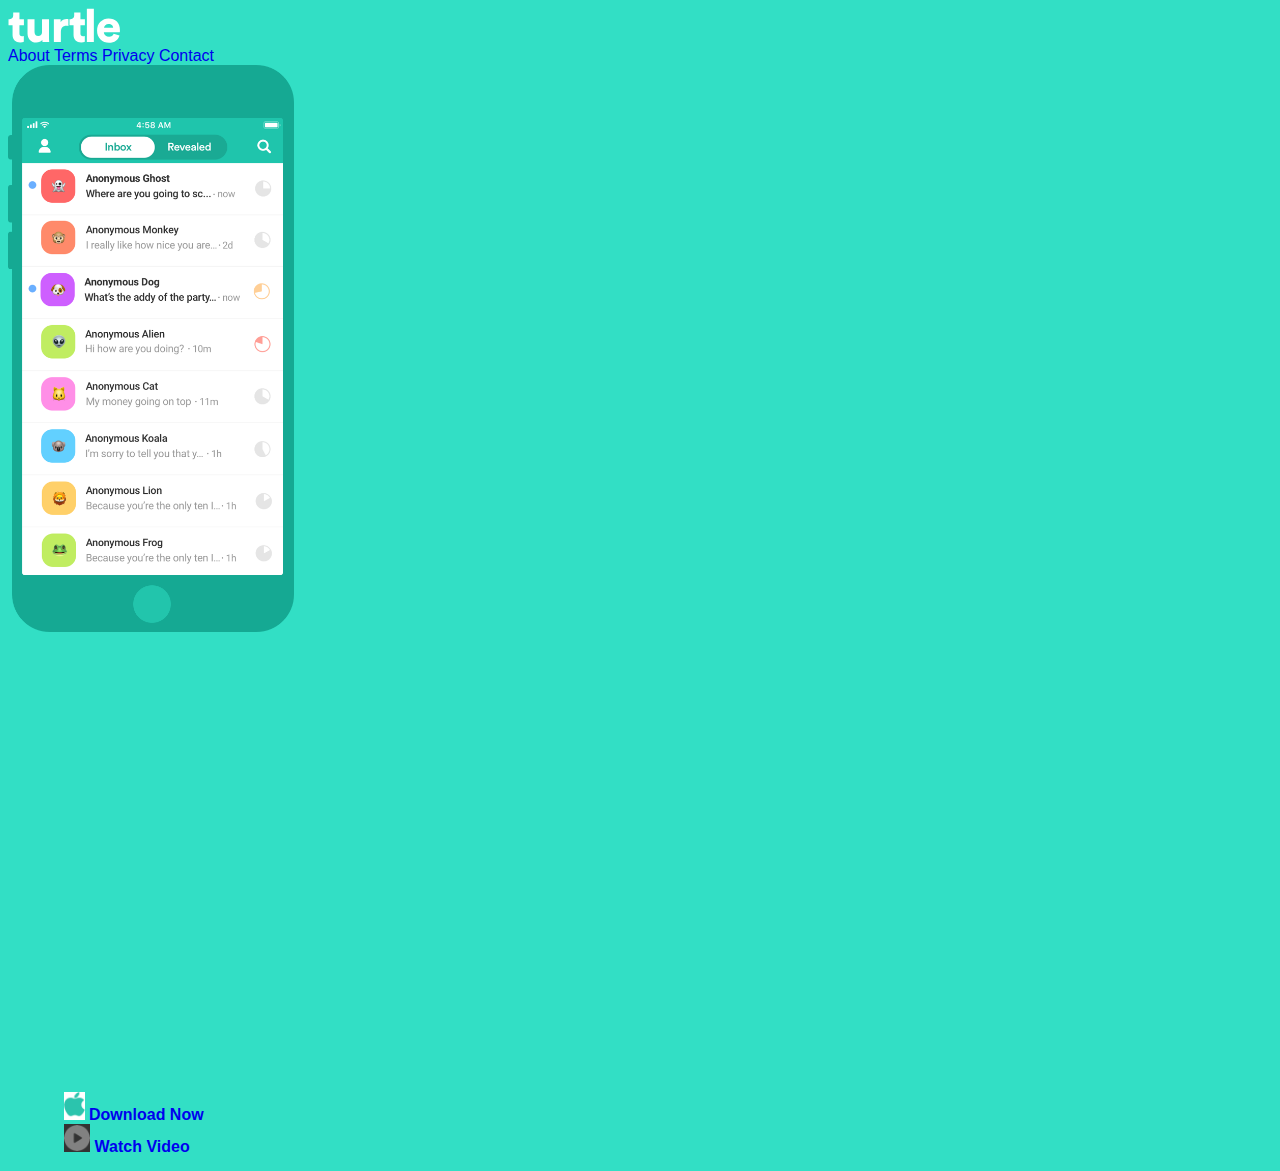
==== index.html @ 3290640a "grow" ====
<!DOCTYPE html>
<html dir='ltr' lang='en-US' class="h-100">
  <head>
    <meta charset='utf-8'>
    <meta content='IE=edge,chrome=1' http-equiv='X-UA-Compatible'>
    <meta content='width=device-width, initial-scale=1.0, maximum-scale=1.0, user-scalable=no' name='viewport'>
    <meta content='Turtle app is coming to the appstore' property='og:description'>
    <meta content='https://rafaelmedian.github.io/turtle.lol/turtle-social-img-1.jpg' property='og:image'>
    <meta content='Turtle.lol' property='og:site_name'>
    <meta content='Turtle - App' property='og:title'>
    <meta content='website' property='og:type'>
    <meta content='http://turtle.lol' property='og:url'>
    <meta content='summary' name='twitter:card'>
    <meta content='http://turtle.lol' name='twitter:url'>
    <meta content='Turtle App' name='twitter:title'>
    <meta content='Turtle app is coming to the App Store.' name='twitter:description'>
    <meta content='https://rafaelmedian.github.io/turtle.lol/turlte-social-img-1.jpg' name='twitter:image'>
    <meta content='@jointurtle' name='twitter:site'>
    <link href='https://rafaelmedian.github.io/turtle.lol/img/favicon.ico' rel='shortcut icon'>
    <link href='/img/apple-touch-icon.png' rel='apple-touch-icon'>

    <link href='https://rafaelmedian.github.io/turtle.lol/css/tachyons.min.css' rel='stylesheet'>

    <link href='/css/style.css' rel='stylesheet'>
    <link rel="stylesheet" href="https://rafaelmedian.github.io/turtle.lol/css/basicLightbox.min.css">
    <title>Turtle App</title>
  </head>

  <body class="bg-green h-100">

    <article class="dt w-100 h-100">

          <nav class="dt w-100 mw8 center tc tl-ns border-box pv0 pv3-ns ph2-ns ph2-l">
            <div class="dtc-l db w-25-l w-100 mv4 h2">
              <a class=" v-mid mid-gray link dim" href="/" title="Home">
                <svg xmlns="http://www.w3.org/2000/svg" width="112" height="35" viewBox="0 0 112 35">
                  <path fill="#FFFFFF" fill-rule="evenodd" d="M115.454,72.468 L115.454,79.138 L119.916,79.138 L119.916,85.256 L115.454,85.256 L115.454,93.812 C115.454,95.4066746 116.297325,96.204 117.984,96.204 C118.536003,96.204 119.14933,96.1273341 119.824,95.974 L119.824,101.77 C118.965329,102.199335 117.754008,102.414 116.19,102.414 C113.828655,102.414 111.965673,101.754673 110.601,100.436 C109.236327,99.1173267 108.554,97.3233447 108.554,95.054 L108.554,85.256 L104.506,85.256 L104.506,79.138 L105.656,79.138 C106.821339,79.138 107.702997,78.7930035 108.301,78.103 C108.899003,77.4129966 109.198,76.5160055 109.198,75.412 L109.198,72.468 L115.454,72.468 Z M138.528412,102 C138.405745,101.447997 138.344412,100.681338 138.344412,99.7 C137.792409,100.620005 136.949084,101.317664 135.814412,101.793 C134.67974,102.268336 133.483752,102.506 132.226412,102.506 C129.527732,102.506 127.404086,101.655009 125.855412,99.953 C124.306738,98.2509915 123.532412,96.1273461 123.532412,93.582 L123.532412,79.138 L130.524412,79.138 L130.524412,92.11 C130.524412,93.2753392 130.838742,94.2259963 131.467412,94.962 C132.096082,95.6980037 133.008406,96.066 134.204412,96.066 C135.369751,96.066 136.297409,95.7056703 136.987412,94.985 C137.677415,94.2643297 138.022412,93.3213392 138.022412,92.156 L138.022412,79.138 L145.014412,79.138 L145.014412,97.906 C145.014412,99.4086742 145.091078,100.773327 145.244412,102 L138.528412,102 Z M164.408824,79.138 L164.408824,86.038 C163.764821,85.8846659 163.028828,85.808 162.200824,85.808 C160.636816,85.808 159.356496,86.3139949 158.359824,87.326 C157.363152,88.3380051 156.864824,89.9019894 156.864824,92.018 L156.864824,102 L149.872824,102 L149.872824,79.138 L156.634824,79.138 L156.634824,82.22 C157.186827,81.0546608 158.030152,80.2113359 159.164824,79.69 C160.299496,79.1686641 161.434152,78.908 162.568824,78.908 C163.274161,78.908 163.887488,78.9846659 164.408824,79.138 Z M176.443236,72.468 L176.443236,79.138 L180.905236,79.138 L180.905236,85.256 L176.443236,85.256 L176.443236,93.812 C176.443236,95.4066746 177.286561,96.204 178.973236,96.204 C179.525239,96.204 180.138566,96.1273341 180.813236,95.974 L180.813236,101.77 C179.954565,102.199335 178.743244,102.414 177.179236,102.414 C174.817891,102.414 172.954909,101.754673 171.590236,100.436 C170.225562,99.1173267 169.543236,97.3233447 169.543236,95.054 L169.543236,85.256 L165.495236,85.256 L165.495236,79.138 L166.645236,79.138 C167.810575,79.138 168.692233,78.7930035 169.290236,78.103 C169.888239,77.4129966 170.187236,76.5160055 170.187236,75.412 L170.187236,72.468 L176.443236,72.468 Z M189.857648,102 L182.865648,102 L182.865648,68.696 L189.857648,68.696 L189.857648,102 Z M200.00606,87.832 L209.16006,87.832 C209.098726,86.7893281 208.692397,85.8846705 207.94106,85.118 C207.189723,84.3513295 206.062734,83.968 204.56006,83.968 C203.21072,83.968 202.137397,84.3666627 201.34006,85.164 C200.542723,85.9613373 200.09806,86.8506618 200.00606,87.832 Z M209.66606,93.766 L215.50806,95.422 C214.92539,97.5380106 213.714069,99.2783265 211.87406,100.643 C210.034051,102.007673 207.734074,102.69 204.97406,102.69 C201.662043,102.69 198.848405,101.586011 196.53306,99.378 C194.217715,97.169989 193.06006,94.2106852 193.06006,90.5 C193.06006,86.9426489 194.187049,84.0446779 196.44106,81.806 C198.695071,79.5673221 201.370711,78.448 204.46806,78.448 C208.025411,78.448 210.823716,79.4829897 212.86306,81.553 C214.902403,83.6230104 215.92206,86.4979816 215.92206,90.178 C215.92206,91.3433392 215.87606,92.0639986 215.78406,92.34 L199.86806,92.34 C199.929394,93.5973396 200.466055,94.6476624 201.47806,95.491 C202.490065,96.3343376 203.686053,96.756 205.06606,96.756 C207.427405,96.756 208.960723,95.7593433 209.66606,93.766 Z" transform="translate(-104 -68)"></path>
                </svg>
              </a>
            </div>

            <div class="dtc-ns tc tr-ns db v-mid w-100 w-75-l mv0 mv0-ns tr nav-fixed">
              <a class="link dim white f5 f5-ns dib mh2 mr3-l" title="About" href="/about/">About</a>
              <a class="link dim white f5 f5-ns dib mh2 mr3-l" title="Terms" href="/terms/">Terms</a>
              <a class="link dim white f5 f5-ns dib mh2 mr3-l" title="Privacy" href="/privacy/">Privacy</a>
              <a class="link dim white f5 f5-ns dib mh2 mr3-l" title="Contact" href="mailto:support@turtle.lol">Contact</a>
            </div>
          </nav>

          <header class="clip-s db v-mid w-100 tc" role="first">
            <img src="img/phone@2x.png" class="f5 measure header-img" alt="">
          </header>

          <div class="db v-mid w-100 pa0 pa4-l mv3 mv0-ns tc">
            <a class="cta grow f5 br4 bg-animate ph5 pv2 mb2 dib black bg-white nline-flex items-center border-box" href="#0">
              <img class="mb1 v-mid" height="28px" src="img/apple-logo@2x.png" alt="cta">
              <span class="pl2">Download Now</span>
            </a>
            <iframe width="860" height="484" src="https://www.youtube.com/embed/LYnsSlO_xaU?rel=0" frameborder="0" allowfullscreen="" data-basiclightbox="" data-id="1"></iframe>
            <a class="cta grow f5 br4 ph5 pv2 mb2 dib white bg-dark-gray" href="#" data-show-id="1">
              <img class="mb1 v-mid" height="28px" src="img/play-button.png" data-show-id="1" alt="cta">
              <span class="pl2">Watch Video</span>
            </a>
          </div>
        </article>

    <script src='https://rafaelmedian.github.io/turtle.lol/js/jquery.min.js'></script>
    <script src="https://rafaelmedian.github.io/turtle.lol/js/basicLightbox.min.js"></script>
    <script src='https://rafaelmedian.github.io/turtle.lol/js/main.js'></script>

  </body>
</html>
---- css/style.css ----
.bg-green {
  background-color: #32DFC5;
}

.bg-green-gradient {
  background: linear-gradient(to right, #0072ff, #00c6ff);
    background: -moz-linear-gradient(to right, #0072ff, #00c6ff);
    background: -o-linear-gradient(to right, #0072ff, #00c6ff);
}

.turtle-green {
  color: #1FC5AC;

}

@font-face {
  font-family: "custom_457";
  src: url("https://rafaelmedian.github.io/turtle.lol/fonts/5768424da2238149633e414f.woff") format('woff');
}

* {
  font-family: 'custom_457', 'Circular Std', 'Helvetica Neue', -apple-system, BlinkMacSystemFont, "Segoe UI", Helvetica, Arial, sans-serif,
  "Apple Color Emoji", "Segoe UI Emoji", "Segoe UI Symbol";
  transition: all .15s ease-out;
}

a {
  white-space: nowrap;
  text-decoration: none;
  transition: all .15s ease-out;
}

.logo:hover {
    cursor: progress;
}

.contrast {
  color: #1AAA94;
}

.header-img {
  max-height: 63vh;
}

.cta {
  font-weight: 700;
  padding: 1em 2.5em;
  margin: 20px 16px;
  width: 230px;
  height: 64px;
  text-decoration: none;
}

.cta:hover {
  -moz-osx-font-smoothing: grayscale;
  backface-visibility: hidden;
  /*border: 4px solid #F24B3D;*/
  border-radius: 9999px;
  transition: all .5s ease-out;
}

.mr3 {
  margin-right: .75rem;
}
.mw26 {
  max-width: 26rem;
}

.mw28 {
  max-width: 28rem;
}

.bg-soft-gray {
  background-color: #F9F9F9;
}

.b--black-05 {
  border-color: #ECECEC;
}

.medium-gray {
  color: #9D9D9D;
}


@media (max-width:472px) {
  .clip-s {
    position: fixed !important;
    _position: absolute !important;
    clip: rect(1px 1px 1px 1px); /* IE6, IE7 */
    clip: rect(1px, 1px, 1px, 1px);
  }

  .nav-fixed {
      position: fixed;
      bottom: 0px;
      margin: 0;
      padding: 1rem;
      background-color: white;
  }

  .nav-fixed > a {
    font-size: 1rem;
    line-height: 2.5rem;
    display: block;
    color: black;
  }
}
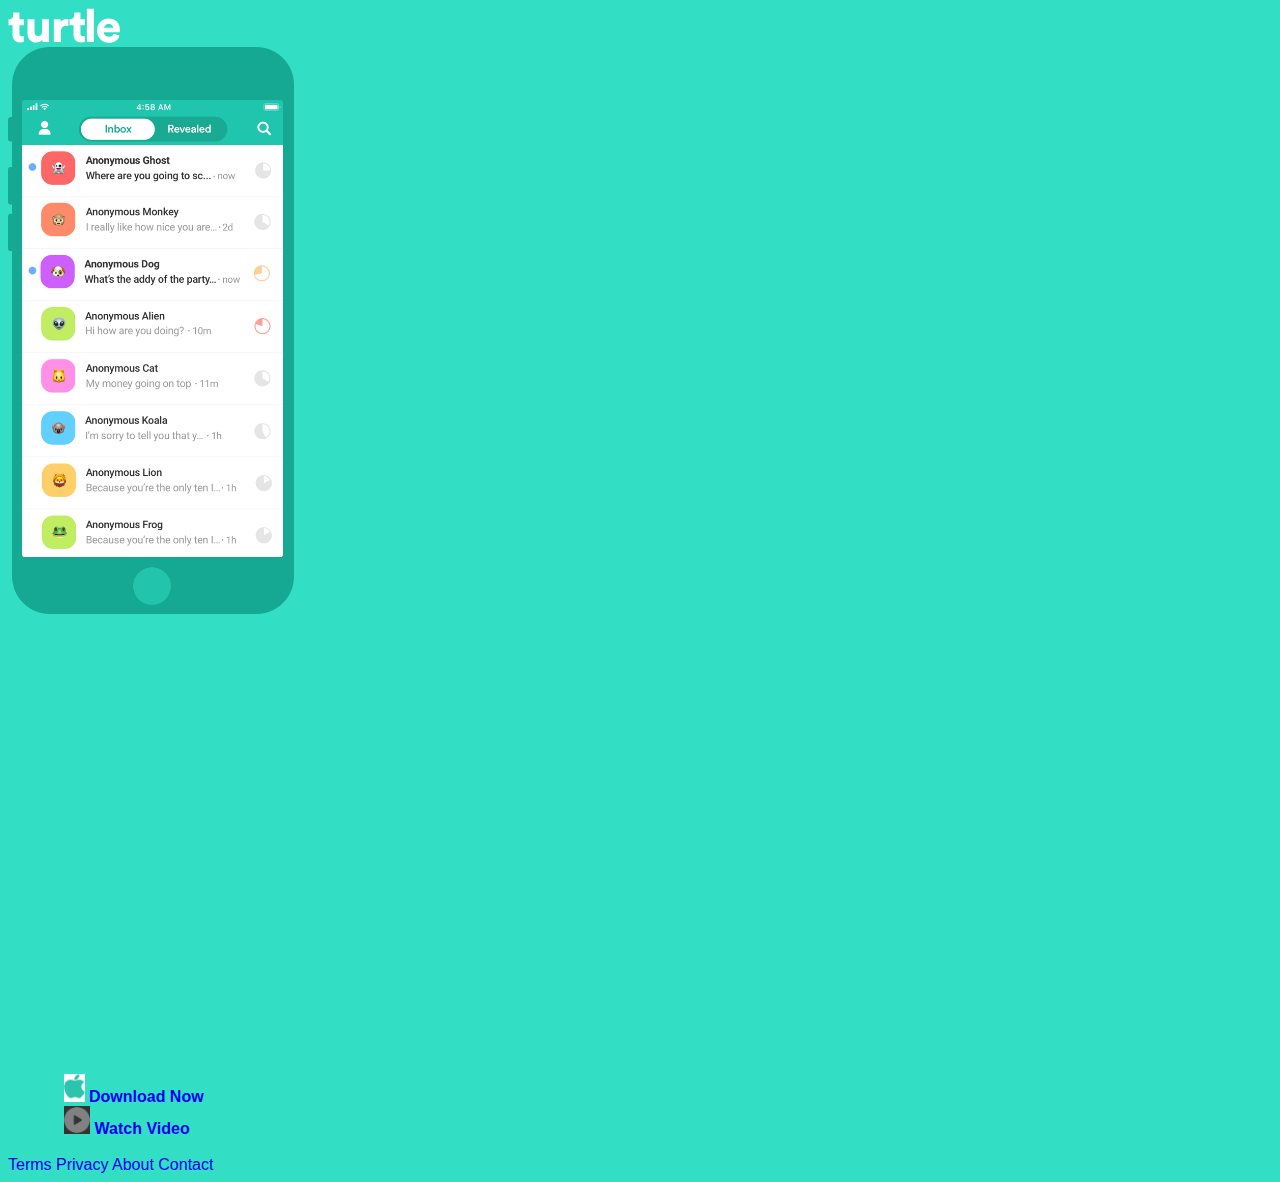
==== commit 5c876757: "meta description" ====
--- a/index.html
+++ b/index.html
@@ -13,11 +13,16 @@
     <meta content='summary' name='twitter:card'>
     <meta content='http://turtle.lol' name='twitter:url'>
     <meta content='Turtle App' name='twitter:title'>
-    <meta content='Turtle app is coming to the App Store.' name='twitter:description'>
+    <meta content='Turtle App - Express yourself and engage in non-bias conversations.' name='twitter:description'>
     <meta content='https://rafaelmedian.github.io/turtle.lol/turlte-social-img-1.jpg' name='twitter:image'>
     <meta content='@jointurtle' name='twitter:site'>
     <link href='https://rafaelmedian.github.io/turtle.lol/img/favicon.ico' rel='shortcut icon'>
     <link href='/img/apple-touch-icon.png' rel='apple-touch-icon'>
+    <link rel="apple-touch-icon" sizes="180x180" href="/apple-touch-icon.png">
+    <link rel="icon" type="image/png" sizes="32x32" href="/favicon-32x32.png">
+    <link rel="icon" type="image/png" sizes="16x16" href="/favicon-16x16.png">
+    <link rel="manifest" href="/manifest.json">
+    <meta name="theme-color" content="#32dfc5">
 
     <link href='https://rafaelmedian.github.io/turtle.lol/css/tachyons.min.css' rel='stylesheet'>
 
@@ -31,7 +36,7 @@
     <article class="dt w-100 h-100">
 
           <nav class="dt w-100 mw8 center tc tl-ns border-box pv0 pv3-ns ph2-ns ph2-l">
-            <div class="dtc-l db w-25-l w-100 mv4 h2">
+            <div class="dtc-l db w-25-l w-100 mv5 mv4-ns h2">
               <a class=" v-mid mid-gray link dim" href="/" title="Home">
                 <svg xmlns="http://www.w3.org/2000/svg" width="112" height="35" viewBox="0 0 112 35">
                   <path fill="#FFFFFF" fill-rule="evenodd" d="M115.454,72.468 L115.454,79.138 L119.916,79.138 L119.916,85.256 L115.454,85.256 L115.454,93.812 C115.454,95.4066746 116.297325,96.204 117.984,96.204 C118.536003,96.204 119.14933,96.1273341 119.824,95.974 L119.824,101.77 C118.965329,102.199335 117.754008,102.414 116.19,102.414 C113.828655,102.414 111.965673,101.754673 110.601,100.436 C109.236327,99.1173267 108.554,97.3233447 108.554,95.054 L108.554,85.256 L104.506,85.256 L104.506,79.138 L105.656,79.138 C106.821339,79.138 107.702997,78.7930035 108.301,78.103 C108.899003,77.4129966 109.198,76.5160055 109.198,75.412 L109.198,72.468 L115.454,72.468 Z M138.528412,102 C138.405745,101.447997 138.344412,100.681338 138.344412,99.7 C137.792409,100.620005 136.949084,101.317664 135.814412,101.793 C134.67974,102.268336 133.483752,102.506 132.226412,102.506 C129.527732,102.506 127.404086,101.655009 125.855412,99.953 C124.306738,98.2509915 123.532412,96.1273461 123.532412,93.582 L123.532412,79.138 L130.524412,79.138 L130.524412,92.11 C130.524412,93.2753392 130.838742,94.2259963 131.467412,94.962 C132.096082,95.6980037 133.008406,96.066 134.204412,96.066 C135.369751,96.066 136.297409,95.7056703 136.987412,94.985 C137.677415,94.2643297 138.022412,93.3213392 138.022412,92.156 L138.022412,79.138 L145.014412,79.138 L145.014412,97.906 C145.014412,99.4086742 145.091078,100.773327 145.244412,102 L138.528412,102 Z M164.408824,79.138 L164.408824,86.038 C163.764821,85.8846659 163.028828,85.808 162.200824,85.808 C160.636816,85.808 159.356496,86.3139949 158.359824,87.326 C157.363152,88.3380051 156.864824,89.9019894 156.864824,92.018 L156.864824,102 L149.872824,102 L149.872824,79.138 L156.634824,79.138 L156.634824,82.22 C157.186827,81.0546608 158.030152,80.2113359 159.164824,79.69 C160.299496,79.1686641 161.434152,78.908 162.568824,78.908 C163.274161,78.908 163.887488,78.9846659 164.408824,79.138 Z M176.443236,72.468 L176.443236,79.138 L180.905236,79.138 L180.905236,85.256 L176.443236,85.256 L176.443236,93.812 C176.443236,95.4066746 177.286561,96.204 178.973236,96.204 C179.525239,96.204 180.138566,96.1273341 180.813236,95.974 L180.813236,101.77 C179.954565,102.199335 178.743244,102.414 177.179236,102.414 C174.817891,102.414 172.954909,101.754673 171.590236,100.436 C170.225562,99.1173267 169.543236,97.3233447 169.543236,95.054 L169.543236,85.256 L165.495236,85.256 L165.495236,79.138 L166.645236,79.138 C167.810575,79.138 168.692233,78.7930035 169.290236,78.103 C169.888239,77.4129966 170.187236,76.5160055 170.187236,75.412 L170.187236,72.468 L176.443236,72.468 Z M189.857648,102 L182.865648,102 L182.865648,68.696 L189.857648,68.696 L189.857648,102 Z M200.00606,87.832 L209.16006,87.832 C209.098726,86.7893281 208.692397,85.8846705 207.94106,85.118 C207.189723,84.3513295 206.062734,83.968 204.56006,83.968 C203.21072,83.968 202.137397,84.3666627 201.34006,85.164 C200.542723,85.9613373 200.09806,86.8506618 200.00606,87.832 Z M209.66606,93.766 L215.50806,95.422 C214.92539,97.5380106 213.714069,99.2783265 211.87406,100.643 C210.034051,102.007673 207.734074,102.69 204.97406,102.69 C201.662043,102.69 198.848405,101.586011 196.53306,99.378 C194.217715,97.169989 193.06006,94.2106852 193.06006,90.5 C193.06006,86.9426489 194.187049,84.0446779 196.44106,81.806 C198.695071,79.5673221 201.370711,78.448 204.46806,78.448 C208.025411,78.448 210.823716,79.4829897 212.86306,81.553 C214.902403,83.6230104 215.92206,86.4979816 215.92206,90.178 C215.92206,91.3433392 215.87606,92.0639986 215.78406,92.34 L199.86806,92.34 C199.929394,93.5973396 200.466055,94.6476624 201.47806,95.491 C202.490065,96.3343376 203.686053,96.756 205.06606,96.756 C207.427405,96.756 208.960723,95.7593433 209.66606,93.766 Z" transform="translate(-104 -68)"></path>
@@ -39,20 +44,15 @@
               </a>
             </div>
 
-            <div class="dtc-ns tc tr-ns db v-mid w-100 w-75-l mv0 mv0-ns tr nav-fixed">
-              <a class="link dim white f5 f5-ns dib mh2 mr3-l" title="About" href="/about/">About</a>
-              <a class="link dim white f5 f5-ns dib mh2 mr3-l" title="Terms" href="/terms/">Terms</a>
-              <a class="link dim white f5 f5-ns dib mh2 mr3-l" title="Privacy" href="/privacy/">Privacy</a>
-              <a class="link dim white f5 f5-ns dib mh2 mr3-l" title="Contact" href="mailto:support@turtle.lol">Contact</a>
-            </div>
+
           </nav>
 
           <header class="clip-s db v-mid w-100 tc" role="first">
             <img src="img/phone@2x.png" class="f5 measure header-img" alt="">
           </header>
 
-          <div class="db v-mid w-100 pa0 pa4-l mv3 mv0-ns tc">
-            <a class="cta grow f5 br4 bg-animate ph5 pv2 mb2 dib black bg-white nline-flex items-center border-box" href="#0">
+           <div class="db v-mid w-100 pa0 pa4-l mv5 mv0-ns tc">
+            <a class="cta grow f5 br4 bg-animate ph5 pv2 mb2 dib black bg-white nline-flex items-center border-box" href="https://itunes.apple.com/us/app/turtle-chat-anonymously/id1313518475?mt=8">
               <img class="mb1 v-mid" height="28px" src="img/apple-logo@2x.png" alt="cta">
               <span class="pl2">Download Now</span>
             </a>
@@ -64,6 +64,33 @@
           </div>
         </article>
 
+        <!-- SVG Icons are from https://simpleicons.org -->
+        <footer class="pv4 ph3 ph5-ns tc bg-white">
+          <div class="footer-icons">
+
+              <a class="link dim hover-silver near-black dib h2 w2 mh2" href="https://twitter.com/jointurtle" title="Twitter">
+                <img src="img/twitter.png" height="24px" alt="">
+              </a>
+
+              <a class="link dim hover-silver near-black dib h2 w2 mh2" href="https://www.instagram.com/jointurtle/" title="Instagram">
+                <img src="img/instagram.png" height="25px" alt="">
+              </a>
+
+              <a class="link dim near-black hover-silver dib h1 w2 mh2" href="https://www.facebook.com/heyturtle/" title="Facebook">
+                <img src="img/facebook.png" height="27px" alt="">
+              </a>
+          </div>
+
+
+          <div class="dtc-ns tc db w-25-ns v-mid mv0 mv0-ns tr pt3">
+            <a class="link dim soft-gray f5 f5-ns dib mh3-ns mh2" title="Terms" href="/terms/">Terms</a>
+            <a class="link dim soft-gray f5 f5-ns dib mh3-ns mh2" title="Privacy" href="/privacy/">Privacy</a>
+            <a class="link dim soft-gray f5 f5-ns dib mh3-ns mh2" title="About" target="_blank" href="https://angel.co/turtle-6">About</a>
+            <a class="link dim soft-gray f5 f5-ns dib mh3-ns mh2" title="Contact" href="mailto:nick@turtle.lol">Contact</a>
+          </div>
+
+        </footer>
+
     <script src='https://rafaelmedian.github.io/turtle.lol/js/jquery.min.js'></script>
     <script src="https://rafaelmedian.github.io/turtle.lol/js/basicLightbox.min.js"></script>
     <script src='https://rafaelmedian.github.io/turtle.lol/js/main.js'></script>
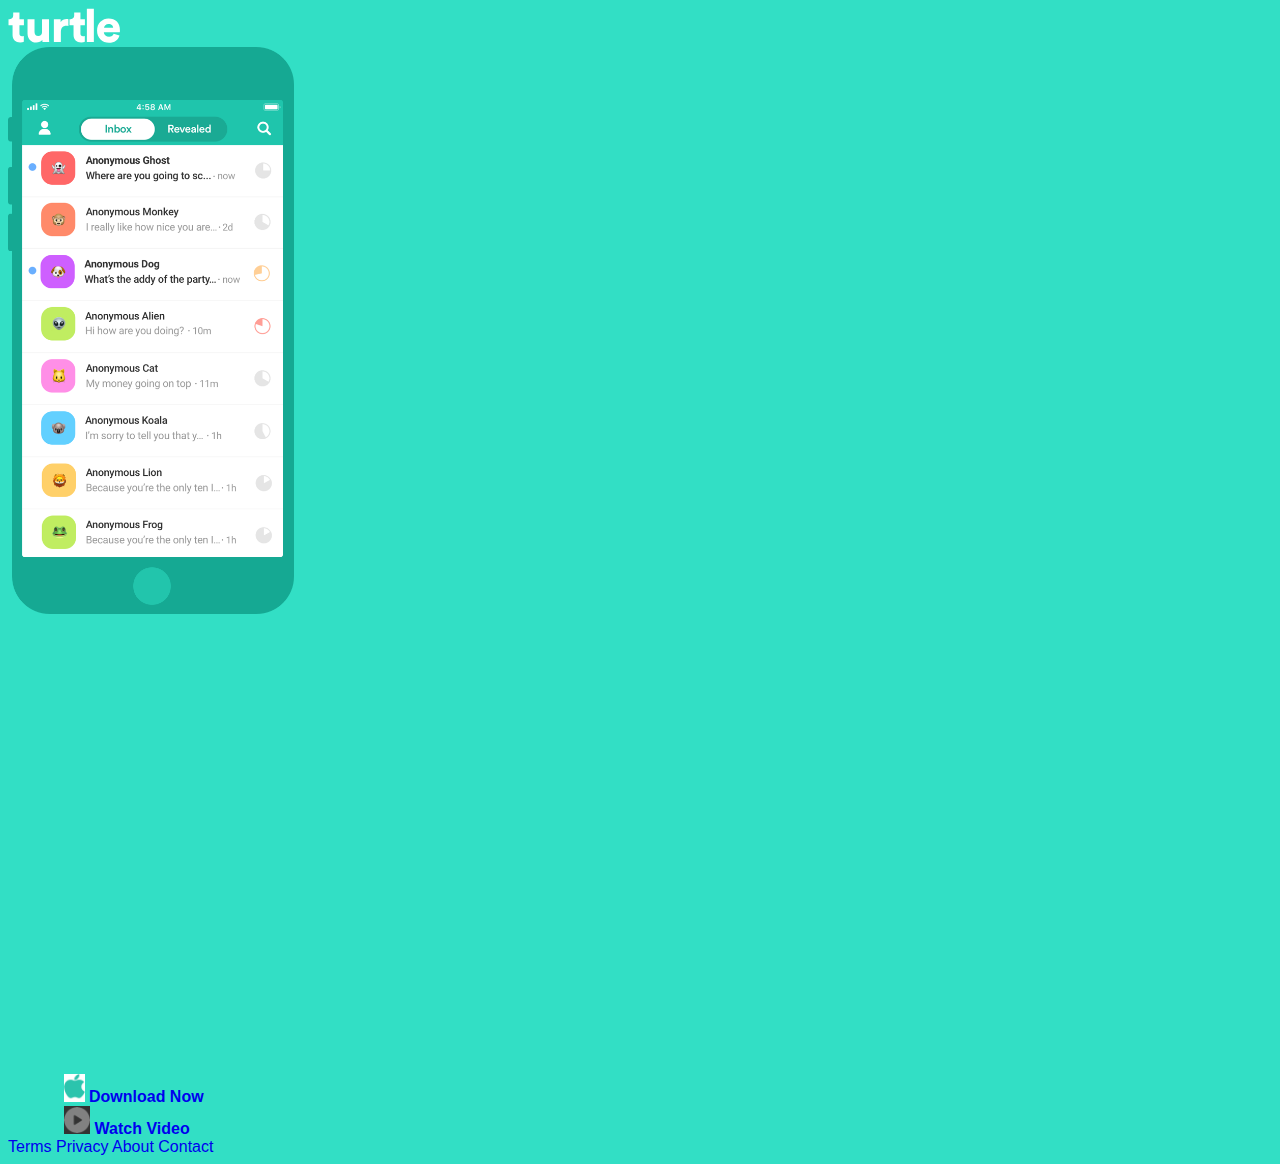
==== commit db069ba4: "video" ====
--- a/index.html
+++ b/index.html
@@ -56,7 +56,7 @@
               <img class="mb1 v-mid" height="28px" src="img/apple-logo@2x.png" alt="cta">
               <span class="pl2">Download Now</span>
             </a>
-            <iframe width="860" height="484" src="https://www.youtube.com/embed/LYnsSlO_xaU?rel=0" frameborder="0" allowfullscreen="" data-basiclightbox="" data-id="1"></iframe>
+            <iframe width="860" height="484" src="https://www.youtube.com/embed/cBK5lj4rppo" frameborder="0" allowfullscreen="" data-basiclightbox="" data-id="1"></iframe>
             <a class="cta grow f5 br4 ph5 pv2 mb2 dib white bg-dark-gray" href="#" data-show-id="1">
               <img class="mb1 v-mid" height="28px" src="img/play-button.png" data-show-id="1" alt="cta">
               <span class="pl2">Watch Video</span>
@@ -68,17 +68,17 @@
         <footer class="pv4 ph3 ph5-ns tc bg-white">
           <div class="footer-icons">
 
-              <a class="link dim hover-silver near-black dib h2 w2 mh2" href="https://twitter.com/jointurtle" title="Twitter">
+              <!-- <a class="link dim hover-silver near-black dib h2 w2 mh2" href="https://twitter.com/jointurtle" title="Twitter">
                 <img src="img/twitter.png" height="24px" alt="">
               </a>
 
               <a class="link dim hover-silver near-black dib h2 w2 mh2" href="https://www.instagram.com/jointurtle/" title="Instagram">
                 <img src="img/instagram.png" height="25px" alt="">
-              </a>
+              </a> -->
 
-              <a class="link dim near-black hover-silver dib h1 w2 mh2" href="https://www.facebook.com/heyturtle/" title="Facebook">
+              <!-- <a class="link dim near-black hover-silver dib h1 w2 mh2" href="https://www.facebook.com/heyturtle/" title="Facebook">
                 <img src="img/facebook.png" height="27px" alt="">
-              </a>
+              </a> -->
           </div>
 
 
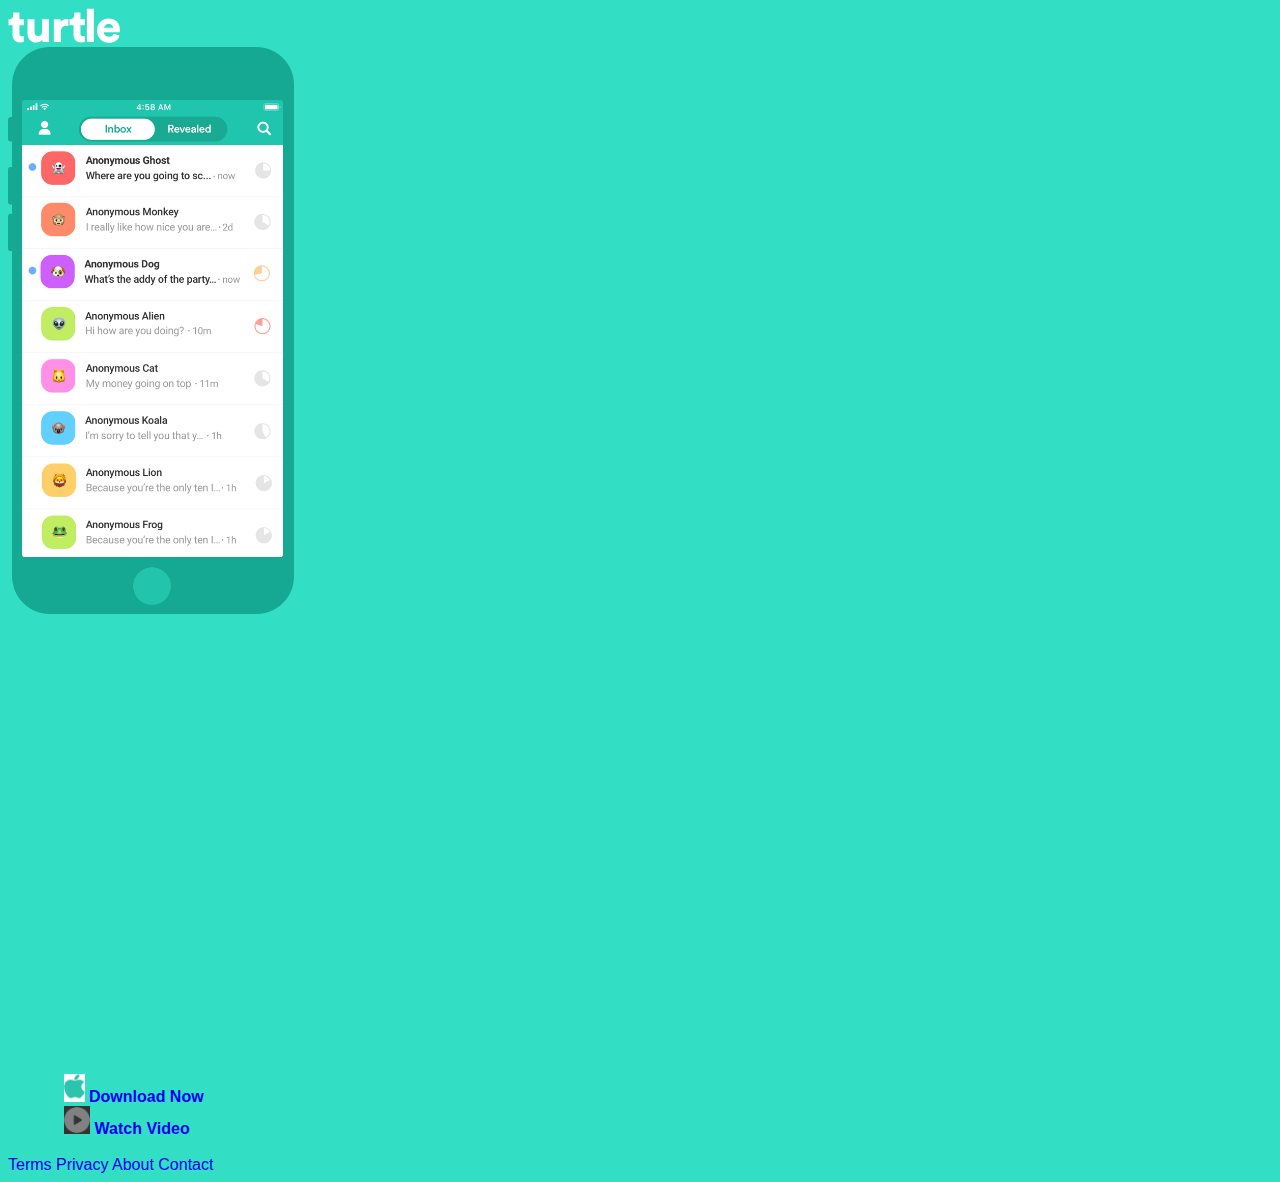
==== commit f605c633: "back social" ====
--- a/index.html
+++ b/index.html
@@ -68,13 +68,13 @@
         <footer class="pv4 ph3 ph5-ns tc bg-white">
           <div class="footer-icons">
 
-              <!-- <a class="link dim hover-silver near-black dib h2 w2 mh2" href="https://twitter.com/jointurtle" title="Twitter">
+              <a class="link dim hover-silver near-black dib h2 w2 mh2" href="https://twitter.com/jointurtle" title="Twitter">
                 <img src="img/twitter.png" height="24px" alt="">
               </a>
 
               <a class="link dim hover-silver near-black dib h2 w2 mh2" href="https://www.instagram.com/jointurtle/" title="Instagram">
                 <img src="img/instagram.png" height="25px" alt="">
-              </a> -->
+              </a>
 
               <!-- <a class="link dim near-black hover-silver dib h1 w2 mh2" href="https://www.facebook.com/heyturtle/" title="Facebook">
                 <img src="img/facebook.png" height="27px" alt="">
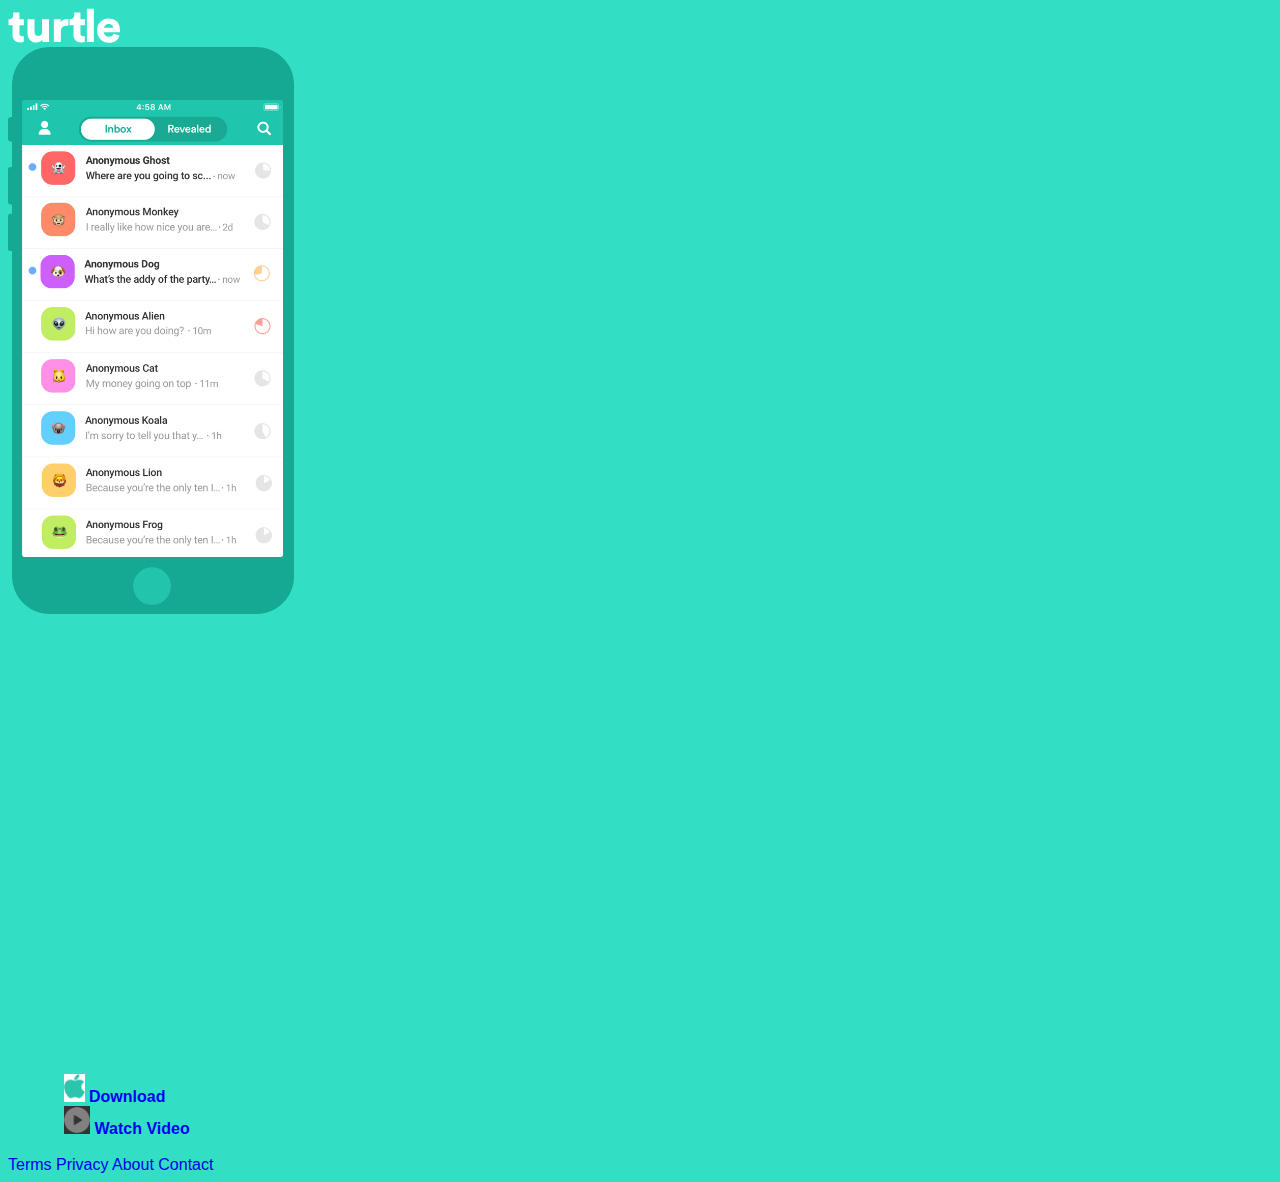
==== commit 18497e45: "download" ====
--- a/index.html
+++ b/index.html
@@ -54,7 +54,7 @@
            <div class="db v-mid w-100 pa0 pa4-l mv5 mv0-ns tc">
             <a class="cta grow f5 br4 bg-animate ph5 pv2 mb2 dib black bg-white nline-flex items-center border-box" href="https://itunes.apple.com/us/app/turtle-chat-anonymously/id1313518475?mt=8">
               <img class="mb1 v-mid" height="28px" src="img/apple-logo@2x.png" alt="cta">
-              <span class="pl2">Download Now</span>
+              <span class="pl2">Download</span>
             </a>
             <iframe width="860" height="484" src="https://www.youtube.com/embed/cBK5lj4rppo" frameborder="0" allowfullscreen="" data-basiclightbox="" data-id="1"></iframe>
             <a class="cta grow f5 br4 ph5 pv2 mb2 dib white bg-dark-gray" href="#" data-show-id="1">
